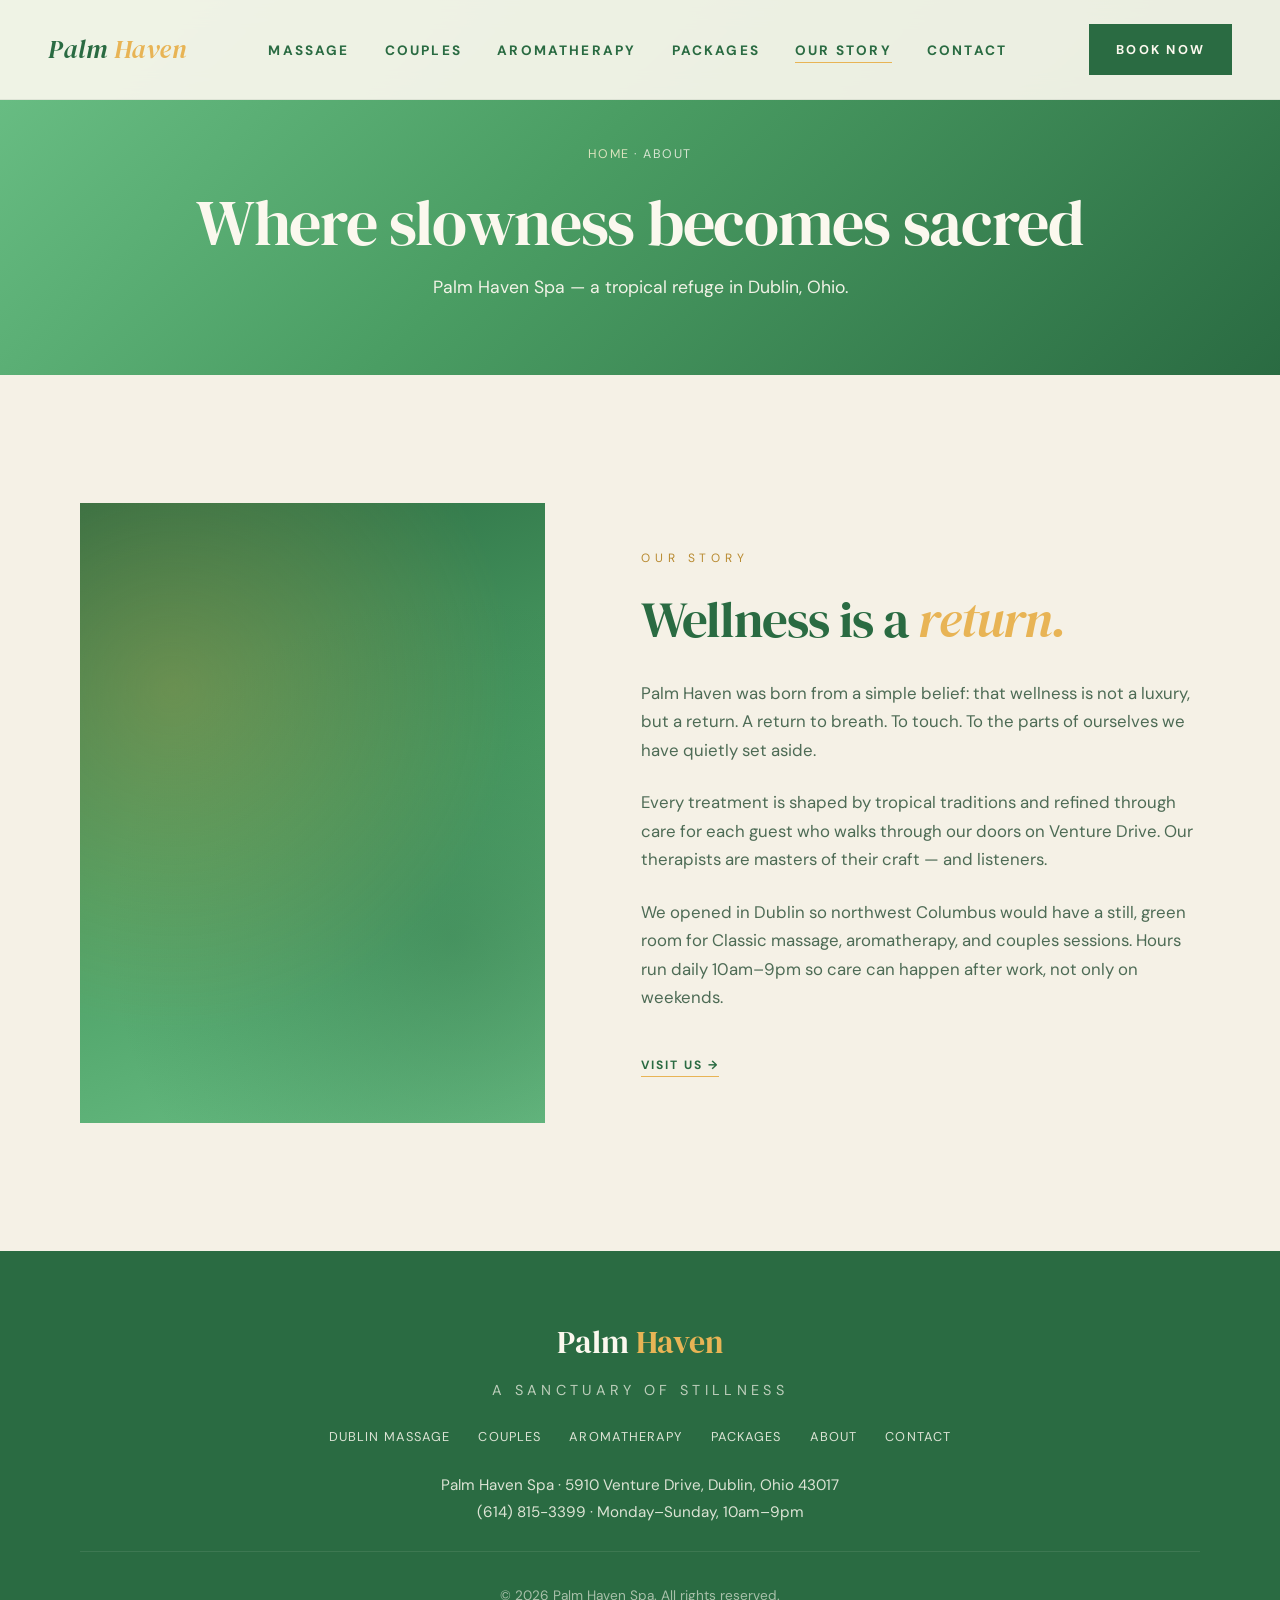
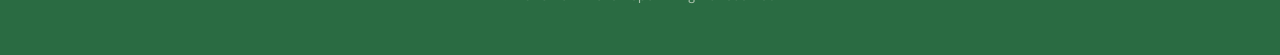
==== about/index.html @ 311bac28 "Create index.html" ====
<!DOCTYPE html>
<html lang="en">
<head>
  <meta charset="UTF-8">
  <meta name="viewport" content="width=device-width, initial-scale=1.0">
  <title>About Palm Haven Spa | Dublin, Ohio</title>
  <meta name="description" content="Palm Haven Spa is a tropical massage sanctuary in Dublin, Ohio. Our story: wellness as a return to breath, touch, and unhurried care on Venture Drive.">
  <link rel="canonical" href="https://palmhavenspa.com/about/">
  <meta property="og:title" content="About Palm Haven Spa | Dublin, Ohio">
  <meta property="og:description" content="A sanctuary of stillness in Dublin, Ohio — massage shaped by tropical traditions and careful hands.">
  <meta property="og:url" content="https://palmhavenspa.com/about/">
  <meta property="og:type" content="website">
  <meta name="robots" content="index, follow">
  <link rel="preconnect" href="https://fonts.googleapis.com">
  <link rel="preconnect" href="https://fonts.gstatic.com" crossorigin>
  <link href="https://fonts.googleapis.com/css2?family=DM+Sans:wght@300;400;500;700&family=DM+Serif+Display:ital@0;1&display=swap" rel="stylesheet">
  <link rel="stylesheet" href="../styles.css">
</head>
<body class="inner">
<nav>
  <a class="logo" href="/">Palm <span>Haven</span></a>
  <button class="nav-toggle" aria-label="Open menu"><span></span></button>
  <ul class="nav-links">
    <li><a href="/massage-dublin-ohio/">Massage</a></li>
    <li><a href="/couples-massage-dublin-ohio/">Couples</a></li>
    <li><a href="/aromatherapy-massage-dublin/">Aromatherapy</a></li>
    <li><a href="/packages/">Packages</a></li>
    <li><a class="active" href="/about/">Our Story</a></li>
    <li><a href="/contact/">Contact</a></li>
  </ul>
  <a href="https://www.vagaro.com/palmhavenspa" target="_blank" rel="noopener" class="nav-cta">Book Now</a>
</nav>

<header class="page-hero">
  <div class="crumbs"><a href="/">Home</a> · About</div>
  <h1>Where slowness becomes sacred</h1>
  <p>Palm Haven Spa — a tropical refuge in Dublin, Ohio.</p>
</header>

<section>
  <div class="story">
    <div class="story-image" role="img" aria-label="Palm Haven Spa"></div>
    <div class="story-text">
      <div class="section-eyebrow">Our Story</div>
      <h2>Wellness is a <em>return.</em></h2>
      <p>Palm Haven was born from a simple belief: that wellness is not a luxury, but a return. A return to breath. To touch. To the parts of ourselves we have quietly set aside.</p>
      <p>Every treatment is shaped by tropical traditions and refined through care for each guest who walks through our doors on Venture Drive. Our therapists are masters of their craft — and listeners.</p>
      <p>We opened in Dublin so northwest Columbus would have a still, green room for Classic massage, aromatherapy, and couples sessions. Hours run daily 10am–9pm so care can happen after work, not only on weekends.</p>
      <a class="card-link" href="/contact/">Visit us →</a>
    </div>
  </div>
</section>

<footer>
  <a class="footer-logo" href="/">Palm <span>Haven</span></a>
  <div class="footer-tag">A Sanctuary of Stillness</div>
  <div class="footer-nav">
    <a href="/massage-dublin-ohio/">Dublin Massage</a>
    <a href="/couples-massage-dublin-ohio/">Couples</a>
    <a href="/aromatherapy-massage-dublin/">Aromatherapy</a>
    <a href="/packages/">Packages</a>
    <a href="/about/">About</a>
    <a href="/contact/">Contact</a>
  </div>
  <div class="footer-nap">
    Palm Haven Spa · 5910 Venture Drive, Dublin, Ohio 43017<br>
    <a href="tel:+16148153399">(614) 815-3399</a> · Monday–Sunday, 10am–9pm
  </div>
  <div class="footer-bottom">© 2026 Palm Haven Spa. All rights reserved.</div>
</footer>
<script src="../script.js"></script>
</body>
</html>
---- styles.css ----
:root {
  --bg: #f5f1e6;
  --bg-deep: #ebe2c8;
  --ink: #1f4030;
  --ink-soft: #4d6b55;
  --gold: #e8b455;
  --gold-deep: #b88a30;
  --leaf: #4a9d63;
  --leaf-deep: #2a6b42;
  --cream: #fbf8ee;
}
* { box-sizing: border-box; margin: 0; padding: 0; }
html { scroll-behavior: smooth; }
body {
  font-family: 'DM Sans', sans-serif;
  font-weight: 400;
  color: var(--ink);
  background: var(--bg);
  line-height: 1.7;
  overflow-x: hidden;
}
h1, h2, h3, .display {
  font-family: 'DM Serif Display', serif;
  font-weight: 400;
  letter-spacing: -0.02em;
}
img { max-width: 100%; height: auto; display: block; }
a { color: inherit; }

nav {
  position: fixed;
  top: 0; left: 0; right: 0;
  z-index: 100;
  padding: 1.5rem 3rem;
  display: flex;
  justify-content: space-between;
  align-items: center;
  background: transparent;
  transition: background 0.4s, backdrop-filter 0.4s, border-color 0.4s;
  border-bottom: 1px solid transparent;
}
nav.nav-scrolled, body.inner nav {
  background: rgba(251, 248, 238, 0.92);
  backdrop-filter: blur(12px);
  -webkit-backdrop-filter: blur(12px);
  border-bottom: 1px solid rgba(31, 64, 48, 0.08);
}
.logo {
  font-family: 'DM Serif Display', serif;
  font-size: 1.6rem;
  font-style: italic;
  letter-spacing: 0.02em;
  color: var(--cream);
  text-decoration: none;
  transition: color 0.4s;
}
.logo span { color: var(--gold); }
nav.nav-scrolled .logo, body.inner .logo { color: var(--leaf-deep); }
.nav-links {
  display: flex;
  gap: 2.2rem;
  list-style: none;
  align-items: center;
}
.nav-links a {
  text-decoration: none;
  color: var(--cream);
  font-size: 0.85rem;
  font-weight: 700;
  letter-spacing: 0.16em;
  text-transform: uppercase;
  transition: color 0.3s;
  position: relative;
  text-shadow: 0 2px 10px rgba(20, 50, 30, 0.35);
}
nav.nav-scrolled .nav-links a, body.inner .nav-links a {
  color: var(--leaf-deep);
  text-shadow: none;
}
.nav-links a::after {
  content: '';
  position: absolute;
  bottom: -4px; left: 0;
  width: 0; height: 1px;
  background: var(--gold);
  transition: width 0.4s ease;
}
.nav-links a:hover { color: var(--cream); }
nav.nav-scrolled .nav-links a:hover, body.inner .nav-links a:hover { color: var(--leaf-deep); }
.nav-links a:hover::after { width: 100%; }
.nav-links a.active::after { width: 100%; }
.nav-cta {
  padding: 0.85rem 1.6rem;
  background: var(--cream);
  color: var(--leaf-deep);
  text-decoration: none;
  font-size: 0.8rem;
  font-weight: 700;
  letter-spacing: 0.18em;
  text-transform: uppercase;
  transition: all 0.3s;
  border: 1px solid var(--cream);
  white-space: nowrap;
}
nav.nav-scrolled .nav-cta, body.inner .nav-cta {
  background: var(--leaf-deep);
  color: var(--cream);
  border-color: var(--leaf-deep);
}
.nav-cta:hover { background: var(--gold); color: var(--leaf-deep); border-color: var(--gold); }
.nav-toggle {
  display: none;
  background: none;
  border: 0;
  cursor: pointer;
  width: 42px;
  height: 42px;
  position: relative;
  z-index: 101;
}
.nav-toggle span,
.nav-toggle span::before,
.nav-toggle span::after {
  display: block;
  width: 22px;
  height: 2px;
  background: var(--cream);
  position: relative;
  transition: 0.3s;
}
nav.nav-scrolled .nav-toggle span,
nav.nav-scrolled .nav-toggle span::before,
nav.nav-scrolled .nav-toggle span::after,
body.inner .nav-toggle span,
body.inner .nav-toggle span::before,
body.inner .nav-toggle span::after { background: var(--leaf-deep); }
.nav-toggle span::before,
.nav-toggle span::after {
  content: '';
  position: absolute;
  left: 0;
}
.nav-toggle span::before { top: -7px; }
.nav-toggle span::after { top: 7px; }

.hero {
  min-height: 100vh;
  position: relative;
  overflow: hidden;
  background: linear-gradient(135deg, #6cc187 0%, #4a9d63 45%, #2a6b42 100%);
  display: flex;
  align-items: center;
  justify-content: center;
}
.hero::before {
  content: '';
  position: absolute;
  inset: 0;
  background:
    radial-gradient(ellipse at 25% 30%, rgba(251, 248, 238, 0.18), transparent 55%),
    radial-gradient(ellipse at 75% 70%, rgba(232, 180, 85, 0.18), transparent 55%);
  pointer-events: none;
  z-index: 1;
}
.hero-content {
  padding: 8rem 2rem 6rem;
  text-align: center;
  position: relative;
  z-index: 5;
  max-width: 920px;
}
.hero-eyebrow {
  font-size: 0.8rem;
  font-weight: 500;
  letter-spacing: 0.5em;
  text-transform: uppercase;
  color: var(--cream);
  margin-bottom: 2.5rem;
  display: flex;
  align-items: center;
  justify-content: center;
  gap: 1.2rem;
  opacity: 0;
  animation: fadeUp 1s 0.2s forwards;
  text-shadow: 0 2px 12px rgba(20, 50, 30, 0.4);
}
.hero-eyebrow::before,
.hero-eyebrow::after {
  content: '';
  width: 60px; height: 1px;
  background: linear-gradient(90deg, transparent, var(--cream), transparent);
  opacity: 0.7;
}
.hero h1 {
  font-size: clamp(3rem, 8vw, 6.5rem);
  line-height: 1;
  margin-bottom: 1.2rem;
  color: var(--cream);
  opacity: 0;
  animation: fadeUp 1.2s 0.4s forwards;
  text-shadow: 0 4px 30px rgba(20, 50, 30, 0.4);
}
.hero h1 em { font-style: italic; color: #fff5d4; }
.hero-sub {
  font-size: 1rem;
  letter-spacing: 0.12em;
  text-transform: uppercase;
  color: #fff5d4;
  margin-bottom: 1.5rem;
  opacity: 0;
  animation: fadeUp 1.2s 0.5s forwards;
}
.hero p {
  font-size: 1.2rem;
  color: rgba(251, 248, 238, 0.95);
  max-width: 580px;
  margin: 0 auto 3.5rem;
  opacity: 0;
  animation: fadeUp 1.2s 0.6s forwards;
  line-height: 1.7;
  text-shadow: 0 2px 14px rgba(20, 50, 30, 0.35);
}
.hero-buttons {
  display: flex;
  gap: 1.5rem;
  align-items: center;
  justify-content: center;
  flex-wrap: wrap;
  opacity: 0;
  animation: fadeUp 1.2s 0.8s forwards;
}
.btn-primary {
  padding: 1.4rem 3rem;
  background: var(--cream);
  color: var(--leaf-deep);
  text-decoration: none;
  font-size: 1rem;
  font-weight: 700;
  letter-spacing: 0.25em;
  text-transform: uppercase;
  transition: all 0.4s;
  border: 1px solid var(--cream);
  box-shadow: 0 8px 30px rgba(20, 50, 30, 0.2);
  display: inline-block;
}
.btn-primary:hover { background: transparent; color: var(--cream); }
.btn-secondary {
  color: var(--cream);
  text-decoration: none;
  font-size: 1rem;
  font-weight: 700;
  letter-spacing: 0.22em;
  text-transform: uppercase;
  border-bottom: 2px solid rgba(251, 248, 238, 0.7);
  padding-bottom: 6px;
  transition: all 0.3s;
}
.btn-secondary:hover { color: #fff5d4; border-color: #fff5d4; }
.btn-dark {
  background: var(--leaf-deep);
  color: var(--cream);
  border-color: var(--leaf-deep);
}
.btn-dark:hover { background: var(--gold); color: var(--leaf-deep); border-color: var(--gold); }
.palm-decoration {
  position: absolute;
  top: 0;
  height: 100%;
  width: 35%;
  opacity: 0.4;
  pointer-events: none;
  z-index: 2;
}
.palm-decoration--left { left: 0; }
.palm-decoration--right { right: 0; transform: scaleX(-1); }
.hero-scroll {
  position: absolute;
  bottom: 2.5rem;
  left: 50%;
  color: var(--cream);
  font-size: 0.7rem;
  font-weight: 500;
  letter-spacing: 0.4em;
  text-transform: uppercase;
  z-index: 5;
  animation: fadeUp 1.2s 1.4s forwards, bounce 2.5s 2.5s infinite;
  opacity: 0;
}
.hero-scroll::after {
  content: '';
  display: block;
  width: 1px;
  height: 30px;
  background: var(--cream);
  margin: 0.8rem auto 0;
  opacity: 0.7;
}
@keyframes bounce {
  0%, 100% { transform: translate(-50%, 0); }
  50% { transform: translate(-50%, 8px); }
}
@keyframes fadeUp {
  from { opacity: 0; transform: translateY(30px); }
  to { opacity: 1; transform: translateY(0); }
}

section { padding: 8rem 5rem; position: relative; }
.section-header { text-align: center; margin-bottom: 5rem; }
.section-eyebrow {
  font-size: 0.75rem;
  letter-spacing: 0.4em;
  text-transform: uppercase;
  color: var(--gold-deep);
  margin-bottom: 1.5rem;
}
.section-header h2 {
  font-size: clamp(2.5rem, 5vw, 4rem);
  color: var(--leaf-deep);
  line-height: 1.05;
  max-width: 800px;
  margin: 0 auto;
}
.section-header h2 em { color: var(--gold); font-style: italic; }

.services { background: var(--cream); }
.services-grid {
  display: grid;
  grid-template-columns: repeat(3, 1fr);
  gap: 1px;
  background: rgba(31, 42, 36, 0.1);
  max-width: 1300px;
  margin: 0 auto;
  border: 1px solid rgba(31, 42, 36, 0.1);
}
.service-card {
  background: var(--cream);
  padding: 3.5rem 2.5rem;
  transition: background 0.4s;
  position: relative;
}
.service-card:hover { background: var(--bg); }
.service-icon {
  width: 64px; height: 64px;
  margin-bottom: 2rem;
  color: var(--gold);
}
.service-card h3 {
  font-size: 1.8rem;
  margin-bottom: 1rem;
  color: var(--leaf-deep);
}
.service-card p { color: var(--ink-soft); margin-bottom: 1.5rem; font-size: 0.95rem; }
.service-price {
  font-family: 'DM Serif Display', serif;
  font-size: 1.4rem;
  color: var(--gold-deep);
  font-style: italic;
}
.card-link {
  display: inline-block;
  margin-top: 1.2rem;
  font-size: 0.75rem;
  letter-spacing: 0.16em;
  text-transform: uppercase;
  font-weight: 700;
  color: var(--leaf-deep);
  text-decoration: none;
  border-bottom: 1px solid var(--gold);
}

.story {
  display: grid;
  grid-template-columns: 1fr 1.2fr;
  gap: 6rem;
  align-items: center;
  max-width: 1300px;
  margin: 0 auto;
}
.story-image {
  aspect-ratio: 3/4;
  background: linear-gradient(160deg, #2a6b42 0%, #4a9d63 50%, #6cc187 100%);
  position: relative;
  overflow: hidden;
}
.story-image::after {
  content: '';
  position: absolute;
  inset: 0;
  background:
    radial-gradient(circle at 20% 30%, rgba(212, 166, 74, 0.3), transparent 60%),
    radial-gradient(circle at 80% 70%, rgba(42, 107, 66, 0.4), transparent 60%);
}
.story-text h2 {
  font-size: clamp(2.5rem, 4vw, 3.5rem);
  color: var(--leaf-deep);
  margin-bottom: 2rem;
  line-height: 1.05;
}
.story-text h2 em { color: var(--gold); font-style: italic; }
.story-text p { color: var(--ink-soft); margin-bottom: 1.5rem; font-size: 1.05rem; }

.ritual {
  background: linear-gradient(135deg, var(--leaf-deep) 0%, var(--leaf) 60%, #6cc187 100%);
  color: var(--cream);
}
.ritual-text {
  max-width: 700px;
  margin: 0 auto 4rem;
  text-align: center;
  font-size: 1.15rem;
  opacity: 0.95;
}
.pkg-grid {
  max-width: 860px;
  margin: 0 auto;
  display: grid;
  grid-template-columns: repeat(auto-fit, minmax(280px, 1fr));
  gap: 1.6rem;
}
.pkg-card {
  background: white;
  border: 2px solid #e8b455;
  border-radius: 14px;
  padding: 1.8rem 1.5rem;
  text-align: center;
}
.pkg-card .amt { font-size: 2.2rem; font-weight: 700; color: #2a6b42; }
.pkg-card h3 { font-size: 1.25rem; color: #2a6b42; margin: 0.3rem 0 0.8rem; font-family: 'DM Sans', sans-serif; font-weight: 700; }
.pkg-card p { font-size: 0.95rem; line-height: 1.6; color: #444; }

.contact { background: var(--bg); }
.contact-grid {
  display: grid;
  grid-template-columns: 1fr 1.1fr;
  gap: 6rem;
  max-width: 1300px;
  margin: 0 auto;
}
.contact-detail { margin-bottom: 2rem; }
.contact-detail-label {
  font-size: 0.75rem;
  letter-spacing: 0.4em;
  text-transform: uppercase;
  color: var(--gold-deep);
  margin-bottom: 0.5rem;
}
.contact-detail p, .contact-detail a { font-size: 1.1rem; text-decoration: none; }
.booking-form {
  background: var(--cream);
  padding: 3rem;
  border: 1px solid rgba(31, 42, 36, 0.1);
}
.form-group { margin-bottom: 1.5rem; }
.form-row { display: grid; grid-template-columns: 1fr 1fr; gap: 1.5rem; }
label {
  display: block;
  font-size: 0.75rem;
  letter-spacing: 0.18em;
  text-transform: uppercase;
  color: var(--ink-soft);
  margin-bottom: 0.6rem;
}
input, select, textarea {
  width: 100%;
  padding: 1rem 1.2rem;
  border: 1px solid rgba(31, 42, 36, 0.15);
  background: var(--bg);
  color: var(--ink);
  font-size: 1rem;
  font-family: inherit;
}
input:focus, select:focus, textarea:focus {
  outline: none;
  border-color: var(--gold);
  background: #fff;
}
.form-submit {
  width: 100%;
  padding: 1.3rem;
  background: var(--leaf-deep);
  color: var(--cream);
  border: none;
  font-size: 1rem;
  font-weight: 700;
  letter-spacing: 0.25em;
  text-transform: uppercase;
  cursor: pointer;
}
.form-submit:hover { background: var(--gold); color: var(--leaf-deep); }

footer {
  background: var(--leaf-deep);
  color: var(--cream);
  padding: 4rem 5rem 3rem;
  text-align: center;
}
.footer-logo {
  font-family: 'DM Serif Display', serif;
  font-size: 2rem;
  margin-bottom: 0.5rem;
  text-decoration: none;
  display: inline-block;
}
.footer-logo span { color: var(--gold); }
.footer-tag {
  font-size: 0.9rem;
  letter-spacing: 0.3em;
  text-transform: uppercase;
  opacity: 0.7;
  margin-bottom: 1.5rem;
}
.footer-nav {
  display: flex;
  flex-wrap: wrap;
  justify-content: center;
  gap: 1.2rem 1.8rem;
  margin-bottom: 1.5rem;
}
.footer-nav a {
  color: var(--cream);
  text-decoration: none;
  font-size: 0.8rem;
  letter-spacing: 0.08em;
  text-transform: uppercase;
  opacity: 0.85;
}
.footer-nav a:hover { color: var(--gold); }
.footer-nap { font-size: 0.95rem; opacity: 0.85; margin-bottom: 1.5rem; line-height: 1.8; }
.footer-nap a { color: var(--cream); text-decoration: none; }
.footer-bottom {
  font-size: 0.85rem;
  opacity: 0.6;
  padding-top: 2rem;
  border-top: 1px solid rgba(251, 248, 238, 0.15);
}

.page-hero {
  background: linear-gradient(135deg, #6cc187 0%, #4a9d63 45%, #2a6b42 100%);
  color: var(--cream);
  padding: 9rem 5rem 4.5rem;
  text-align: center;
}
.page-hero h1 {
  font-size: clamp(2.4rem, 5vw, 4.2rem);
  line-height: 1.08;
  margin-bottom: 1rem;
}
.page-hero p { max-width: 640px; margin: 0 auto; opacity: 0.95; font-size: 1.1rem; }
.crumbs {
  font-size: 0.78rem;
  letter-spacing: 0.12em;
  text-transform: uppercase;
  opacity: 0.8;
  margin-bottom: 1.4rem;
}
.crumbs a { color: #fff5d4; text-decoration: none; }
.prose {
  max-width: 760px;
  margin: 0 auto;
}
.prose h2 {
  color: var(--leaf-deep);
  font-size: clamp(1.8rem, 3vw, 2.4rem);
  margin: 2.5rem 0 1rem;
}
.prose p, .prose li { color: var(--ink-soft); font-size: 1.05rem; margin-bottom: 1.1rem; }
.prose ul { padding-left: 1.2rem; margin-bottom: 1.4rem; }
.price-box {
  max-width: 760px;
  margin: 2rem auto;
  background: var(--cream);
  border: 1px solid rgba(31,42,36,0.1);
  padding: 2rem;
}
.price-box h3 { color: var(--leaf-deep); margin-bottom: 1rem; font-size: 1.5rem; }
.price-row {
  display: flex;
  justify-content: space-between;
  gap: 1rem;
  padding: 0.7rem 0;
  border-bottom: 1px solid rgba(31,42,36,0.08);
  font-size: 1.05rem;
}
.price-row strong { color: var(--leaf-deep); font-family: 'DM Serif Display', serif; font-size: 1.3rem; font-weight: 400; }
.faq { max-width: 760px; margin: 0 auto; }
.faq details {
  background: var(--cream);
  border: 1px solid rgba(31,42,36,0.1);
  padding: 1rem 1.2rem;
  margin-bottom: 0.7rem;
}
.faq summary { cursor: pointer; font-weight: 700; color: var(--leaf-deep); }
.faq details p { margin: 0.8rem 0 0.2rem; color: var(--ink-soft); }
.map-wrap {
  margin-top: 2rem;
  border: 1px solid rgba(31,42,36,0.1);
  overflow: hidden;
  min-height: 280px;
}
.map-wrap iframe { width: 100%; height: 320px; border: 0; }
.cta-band {
  text-align: center;
  padding: 4rem 1.5rem 0;
}
.cta-band .btn-primary { color: var(--leaf-deep); }

@media (max-width: 968px) {
  nav { padding: 1rem 1.5rem; }
  .nav-toggle { display: block; }
  .nav-links {
    display: none;
    position: absolute;
    top: 100%;
    left: 0; right: 0;
    background: var(--cream);
    flex-direction: column;
    gap: 0;
    padding: 0.5rem 0 1rem;
    border-bottom: 1px solid rgba(31,64,48,0.08);
  }
  nav.open .nav-links { display: flex; }
  .nav-links a {
    color: var(--leaf-deep) !important;
    text-shadow: none;
    padding: 0.85rem 1.5rem;
    display: block;
  }
  .hero-content { padding: 7rem 1.5rem 5rem; }
  .palm-decoration { width: 50%; opacity: 0.22; }
  section, .page-hero { padding-left: 1.5rem; padding-right: 1.5rem; }
  .page-hero { padding-top: 8rem; padding-bottom: 3.2rem; }
  section { padding-top: 5rem; padding-bottom: 5rem; }
  .services-grid { grid-template-columns: 1fr; }
  .story { grid-template-columns: 1fr; gap: 3rem; }
  .contact-grid { grid-template-columns: 1fr; gap: 3rem; }
  .booking-form { padding: 2rem 1.5rem; }
  .form-row { grid-template-columns: 1fr; }
  footer { padding: 3rem 1.5rem 2rem; }
}
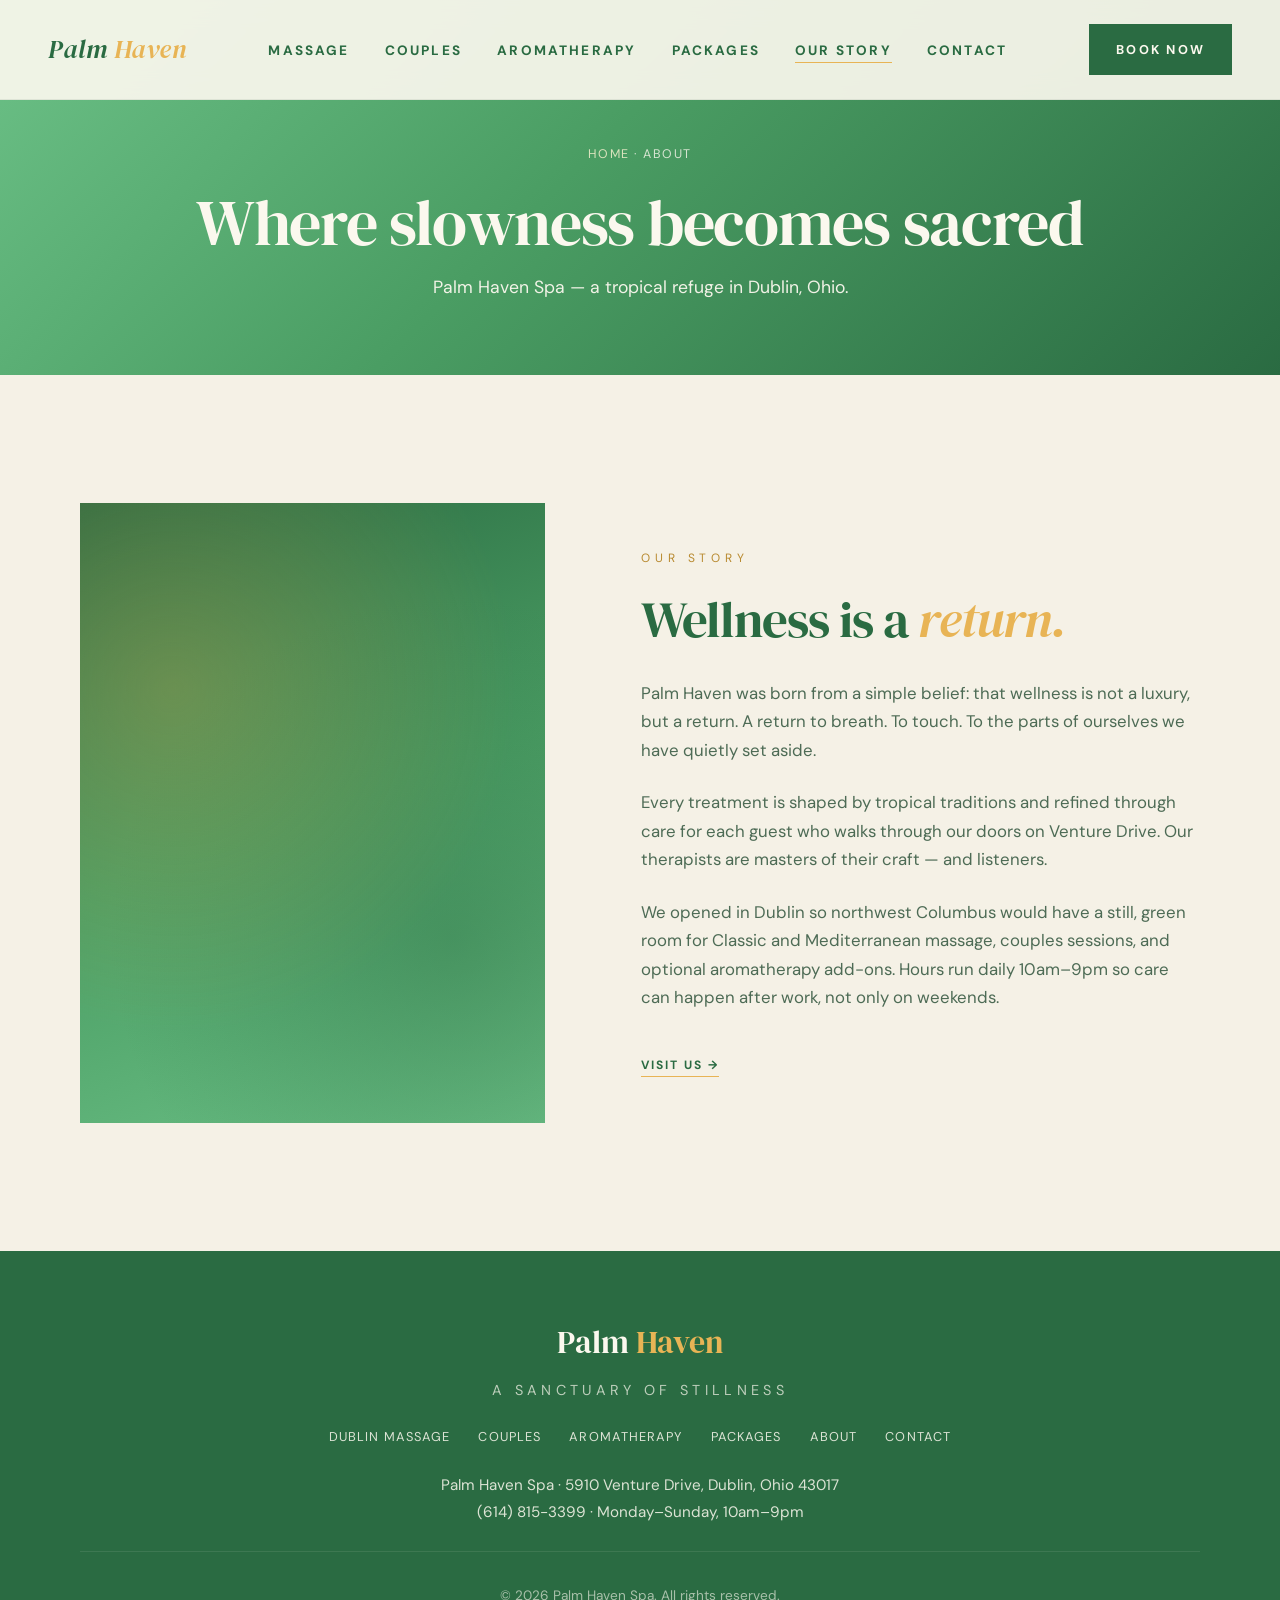
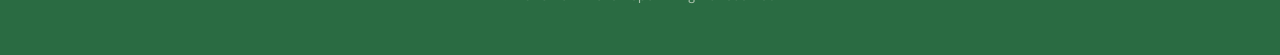
==== commit 61286f7a: "Update index.html" ====
--- a/about/index.html
+++ b/about/index.html
@@ -30,13 +30,11 @@
   </ul>
   <a href="https://www.vagaro.com/palmhavenspa" target="_blank" rel="noopener" class="nav-cta">Book Now</a>
 </nav>
-
 <header class="page-hero">
   <div class="crumbs"><a href="/">Home</a> · About</div>
   <h1>Where slowness becomes sacred</h1>
   <p>Palm Haven Spa — a tropical refuge in Dublin, Ohio.</p>
 </header>
-
 <section>
   <div class="story">
     <div class="story-image" role="img" aria-label="Palm Haven Spa"></div>
@@ -45,12 +43,11 @@
       <h2>Wellness is a <em>return.</em></h2>
       <p>Palm Haven was born from a simple belief: that wellness is not a luxury, but a return. A return to breath. To touch. To the parts of ourselves we have quietly set aside.</p>
       <p>Every treatment is shaped by tropical traditions and refined through care for each guest who walks through our doors on Venture Drive. Our therapists are masters of their craft — and listeners.</p>
-      <p>We opened in Dublin so northwest Columbus would have a still, green room for Classic massage, aromatherapy, and couples sessions. Hours run daily 10am–9pm so care can happen after work, not only on weekends.</p>
+      <p>We opened in Dublin so northwest Columbus would have a still, green room for Classic and Mediterranean massage, couples sessions, and optional aromatherapy add-ons. Hours run daily 10am–9pm so care can happen after work, not only on weekends.</p>
       <a class="card-link" href="/contact/">Visit us →</a>
     </div>
   </div>
 </section>
-
 <footer>
   <a class="footer-logo" href="/">Palm <span>Haven</span></a>
   <div class="footer-tag">A Sanctuary of Stillness</div>
